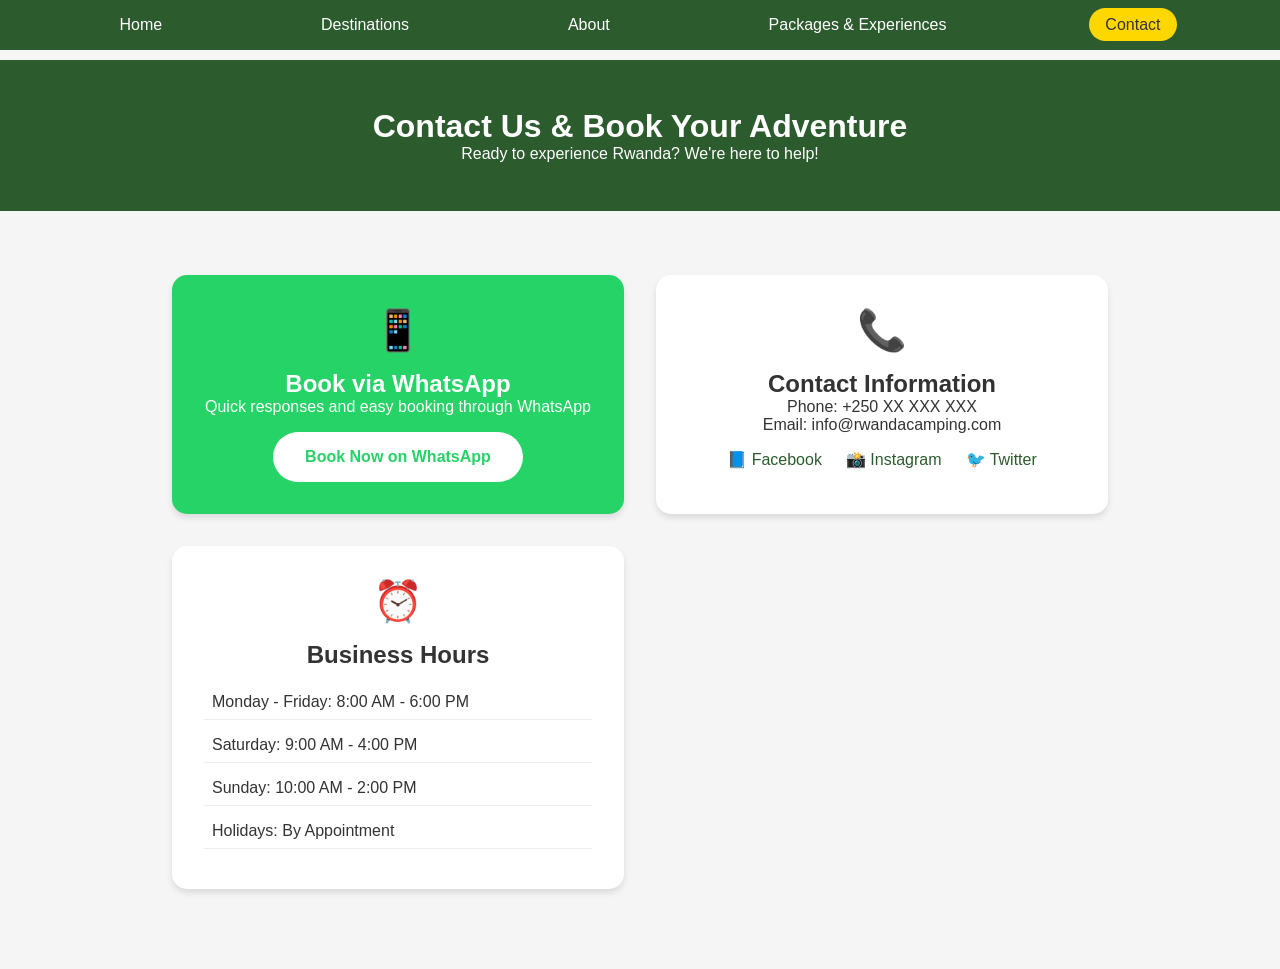
==== contact.html @ af1a7eec "torrist website" ====
<!DOCTYPE html>
<html lang="en">
<head>
    <meta charset="UTF-8">
    <meta name="viewport" content="width=device-width, initial-scale=1.0">
    <title>Contact Us - Rwanda Camping Experience</title>
    <style>
        /* Include your existing base styles */
        * {
            margin: 0;
            padding: 0;
            box-sizing: border-box;
        }

        body {
            font-family: Arial, sans-serif;
            background-color: #F5F5F5;
            color: #333333;
            padding-top: 60px;
        }

        /* Navigation styles from your homepage */
        nav {
            background-color: #2C5B2D;
            padding: 1rem;
            position: fixed;
            top: 0;
            width: 100%;
            z-index: 1000;
        }

        nav ul {
            display: flex;
            justify-content: space-around;
            max-width: 1200px;
            margin: 0 auto;
            list-style: none;
        }

        nav a {
            color: white;
            text-decoration: none;
            padding: 0.5rem 1rem;
            border-radius: 20px;
            transition: all 0.3s ease;
        }

        nav a:hover {
            background-color: #FFD700;
            color: #333333;
            transform: translateY(-2px);
        }

        nav a.active {
            background-color: #FFD700;
            color: #333333;
        }

        /* Contact Page Specific Styles */
        .contact-header {
            background-color: #2C5B2D;
            color: white;
            padding: 3rem 1rem;
            text-align: center;
            margin-bottom: 2rem;
        }

        .contact-container {
            max-width: 1000px;
            margin: 0 auto;
            padding: 2rem;
        }

        .contact-grid {
            display: grid;
            grid-template-columns: repeat(auto-fit, minmax(300px, 1fr));
            gap: 2rem;
            margin-bottom: 3rem;
        }

        .contact-card {
            background: white;
            padding: 2rem;
            border-radius: 15px;
            box-shadow: 0 4px 6px rgba(0,0,0,0.1);
            text-align: center;
        }

        .whatsapp-card {
            background: #25D366;
            color: white;
        }

        .contact-icon {
            font-size: 2.5rem;
            margin-bottom: 1rem;
        }

        .book-button {
            display: inline-block;
            background-color: white;
            color: #25D366;
            padding: 1rem 2rem;
            border-radius: 25px;
            text-decoration: none;
            font-weight: bold;
            margin-top: 1rem;
            transition: all 0.3s ease;
        }

        .book-button:hover {
            transform: scale(1.05);
            box-shadow: 0 4px 12px rgba(0,0,0,0.2);
        }

        .social-links {
            display: flex;
            justify-content: center;
            gap: 1.5rem;
            margin-top: 1rem;
        }

        .social-link {
            color: #2C5B2D;
            text-decoration: none;
            transition: color 0.3s ease;
        }

        .social-link:hover {
            color: #FFD700;
        }

        .hours-list {
            list-style: none;
            text-align: left;
            margin-top: 1rem;
        }

        .hours-list li {
            margin-bottom: 0.5rem;
            padding: 0.5rem;
            border-bottom: 1px solid #eee;
        }

        @media (max-width: 768px) {
            .contact-grid {
                grid-template-columns: 1fr;
            }
        }
    </style>
</head>
<body>
    <nav>
        <ul>
            <li><a href="home.html">Home</a></li>
            <li><a href="destinations.html">Destinations</a></li>
            <li><a href="about.html">About</a></li>
            <li><a href="packages.html">Packages & Experiences</a></li>
            <li><a href="contact.html" class="active">Contact</a></li>
        </ul>
    </nav>

    <header class="contact-header">
        <h1>Contact Us & Book Your Adventure</h1>
        <p>Ready to experience Rwanda? We're here to help!</p>
    </header>

    <main class="contact-container">
        <div class="contact-grid">
            <!-- WhatsApp Booking Card -->
            <div class="contact-card whatsapp-card">
                <div class="contact-icon">📱</div>
                <h2>Book via WhatsApp</h2>
                <p>Quick responses and easy booking through WhatsApp</p>
                <a href="https://wa.me/250XXXXXXXXX" class="book-button" target="_blank">
                    Book Now on WhatsApp
                </a>
            </div>

            <!-- Contact Information Card -->
            <div class="contact-card">
                <div class="contact-icon">📞</div>
                <h2>Contact Information</h2>
                <p>Phone: +250 XX XXX XXX</p>
                <p>Email: info@rwandacamping.com</p>
                <div class="social-links">
                    <a href="https://facebook.com/rwandacamping" class="social-link" target="_blank">📘 Facebook</a>
                    <a href="https://instagram.com/rwandacamping" class="social-link" target="_blank">📸 Instagram</a>
                    <a href="https://twitter.com/rwandacamping" class="social-link" target="_blank">🐦 Twitter</a>
                </div>
            </div>

            <!-- Business Hours Card -->
            <div class="contact-card">
                <div class="contact-icon">⏰</div>
                <h2>Business Hours</h2>
                <ul class="hours-list">
                    <li>Monday - Friday: 8:00 AM - 6:00 PM</li>
                    <li>Saturday: 9:00 AM - 4:00 PM</li>
                    <li>Sunday: 10:00 AM - 2:00 PM</li>
                    <li>Holidays: By Appointment</li>
                </ul>
            </div>
        </div>
    </main>
</body>
</html>
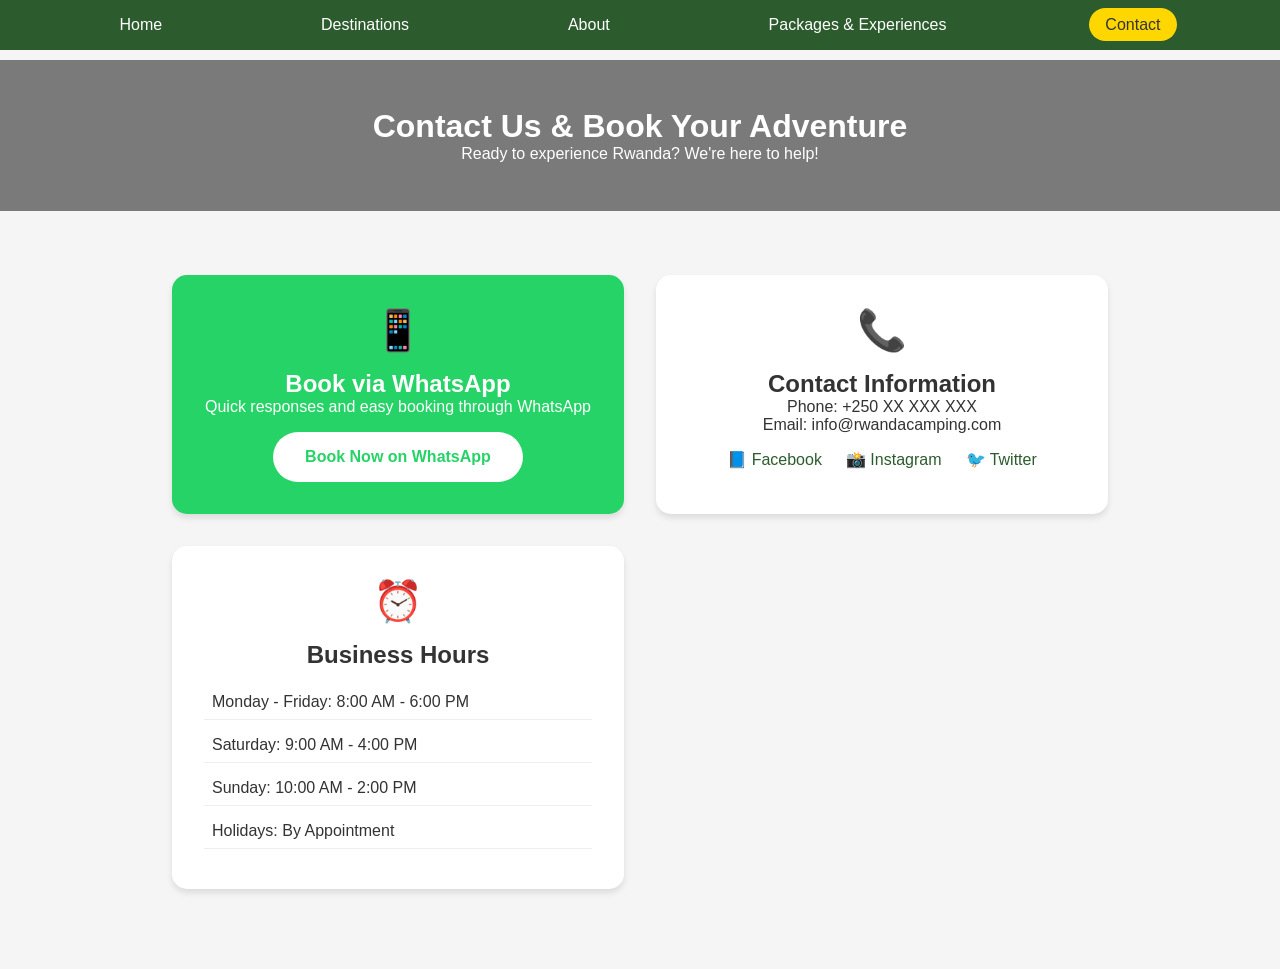
==== commit 3e5a4a37: "torrist website" ====
--- a/contact.html
+++ b/contact.html
@@ -5,7 +5,7 @@
     <meta name="viewport" content="width=device-width, initial-scale=1.0">
     <title>Contact Us - Rwanda Camping Experience</title>
     <style>
-        /* Include your existing base styles */
+       
         * {
             margin: 0;
             padding: 0;
@@ -19,7 +19,7 @@
             padding-top: 60px;
         }
 
-        /* Navigation styles from your homepage */
+       
         nav {
             background-color: #2C5B2D;
             padding: 1rem;
@@ -56,9 +56,8 @@
             color: #333333;
         }
 
-        /* Contact Page Specific Styles */
         .contact-header {
-            background-color: #2C5B2D;
+            background: linear-gradient(rgba(0,0,0,0.5), rgba(0,0,0,0.5)), url('/api/placeholder/1920/1080');
             color: white;
             padding: 3rem 1rem;
             text-align: center;
@@ -167,7 +166,7 @@
 
     <main class="contact-container">
         <div class="contact-grid">
-            <!-- WhatsApp Booking Card -->
+          
             <div class="contact-card whatsapp-card">
                 <div class="contact-icon">📱</div>
                 <h2>Book via WhatsApp</h2>
@@ -177,7 +176,7 @@
                 </a>
             </div>
 
-            <!-- Contact Information Card -->
+          
             <div class="contact-card">
                 <div class="contact-icon">📞</div>
                 <h2>Contact Information</h2>
@@ -190,7 +189,7 @@
                 </div>
             </div>
 
-            <!-- Business Hours Card -->
+  
             <div class="contact-card">
                 <div class="contact-icon">⏰</div>
                 <h2>Business Hours</h2>
